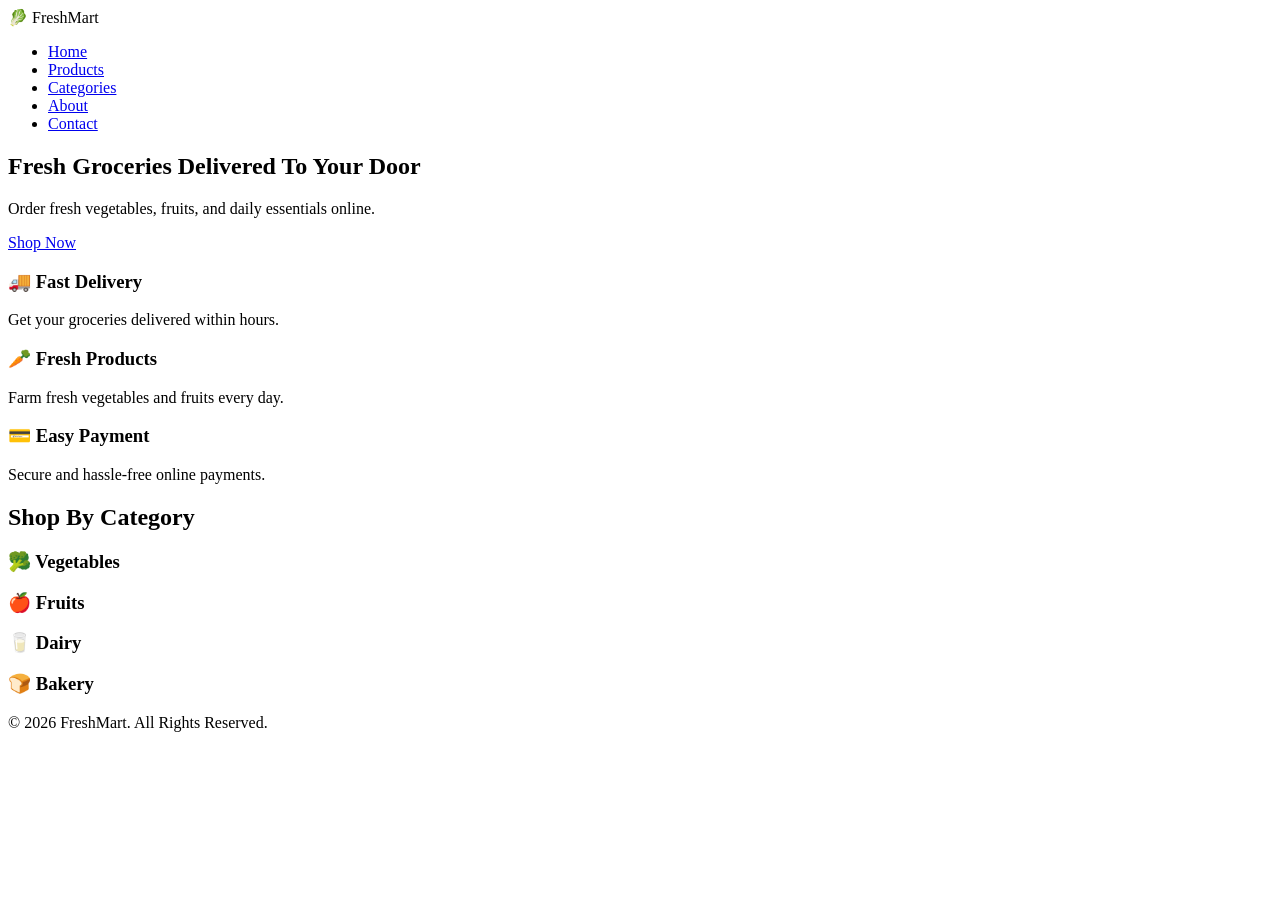
==== index.html @ a719fa41 "Create index.html" ====
<!DOCTYPE html>
<html lang="en">
<head>
    <meta charset="UTF-8">
    <meta name="viewport" content="width=device-width, initial-scale=1.0">
    <title>FreshMart - Grocery Delivery</title>
    <link rel="stylesheet" href="style.css">
</head>
<body>

    <!-- Header -->
    <header>
        <nav>
            <div class="logo">🥬 FreshMart</div>
            <ul>
                <li><a href="#">Home</a></li>
                <li><a href="#">Products</a></li>
                <li><a href="#">Categories</a></li>
                <li><a href="#">About</a></li>
                <li><a href="#">Contact</a></li>
            </ul>
        </nav>
    </header>

    <!-- Hero Section -->
    <section class="hero">
        <div class="hero-content">
            <h1>Fresh Groceries Delivered To Your Door</h1>
            <p>Order fresh vegetables, fruits, and daily essentials online.</p>
            <a href="#" class="btn">Shop Now</a>
        </div>
    </section>

    <!-- Features -->
    <section class="features">
        <div class="feature-box">
            <h3>🚚 Fast Delivery</h3>
            <p>Get your groceries delivered within hours.</p>
        </div>

        <div class="feature-box">
            <h3>🥕 Fresh Products</h3>
            <p>Farm fresh vegetables and fruits every day.</p>
        </div>

        <div class="feature-box">
            <h3>💳 Easy Payment</h3>
            <p>Secure and hassle-free online payments.</p>
        </div>
    </section>

    <!-- Categories -->
    <section class="categories">
        <h2>Shop By Category</h2>

        <div class="category-container">
            <div class="category-card">
                <h3>🥦 Vegetables</h3>
            </div>

            <div class="category-card">
                <h3>🍎 Fruits</h3>
            </div>

            <div class="category-card">
                <h3>🥛 Dairy</h3>
            </div>

            <div class="category-card">
                <h3>🍞 Bakery</h3>
            </div>
        </div>
    </section>

    <!-- Footer -->
    <footer>
        <p>© 2026 FreshMart. All Rights Reserved.</p>
    </footer>

</body>
</html>
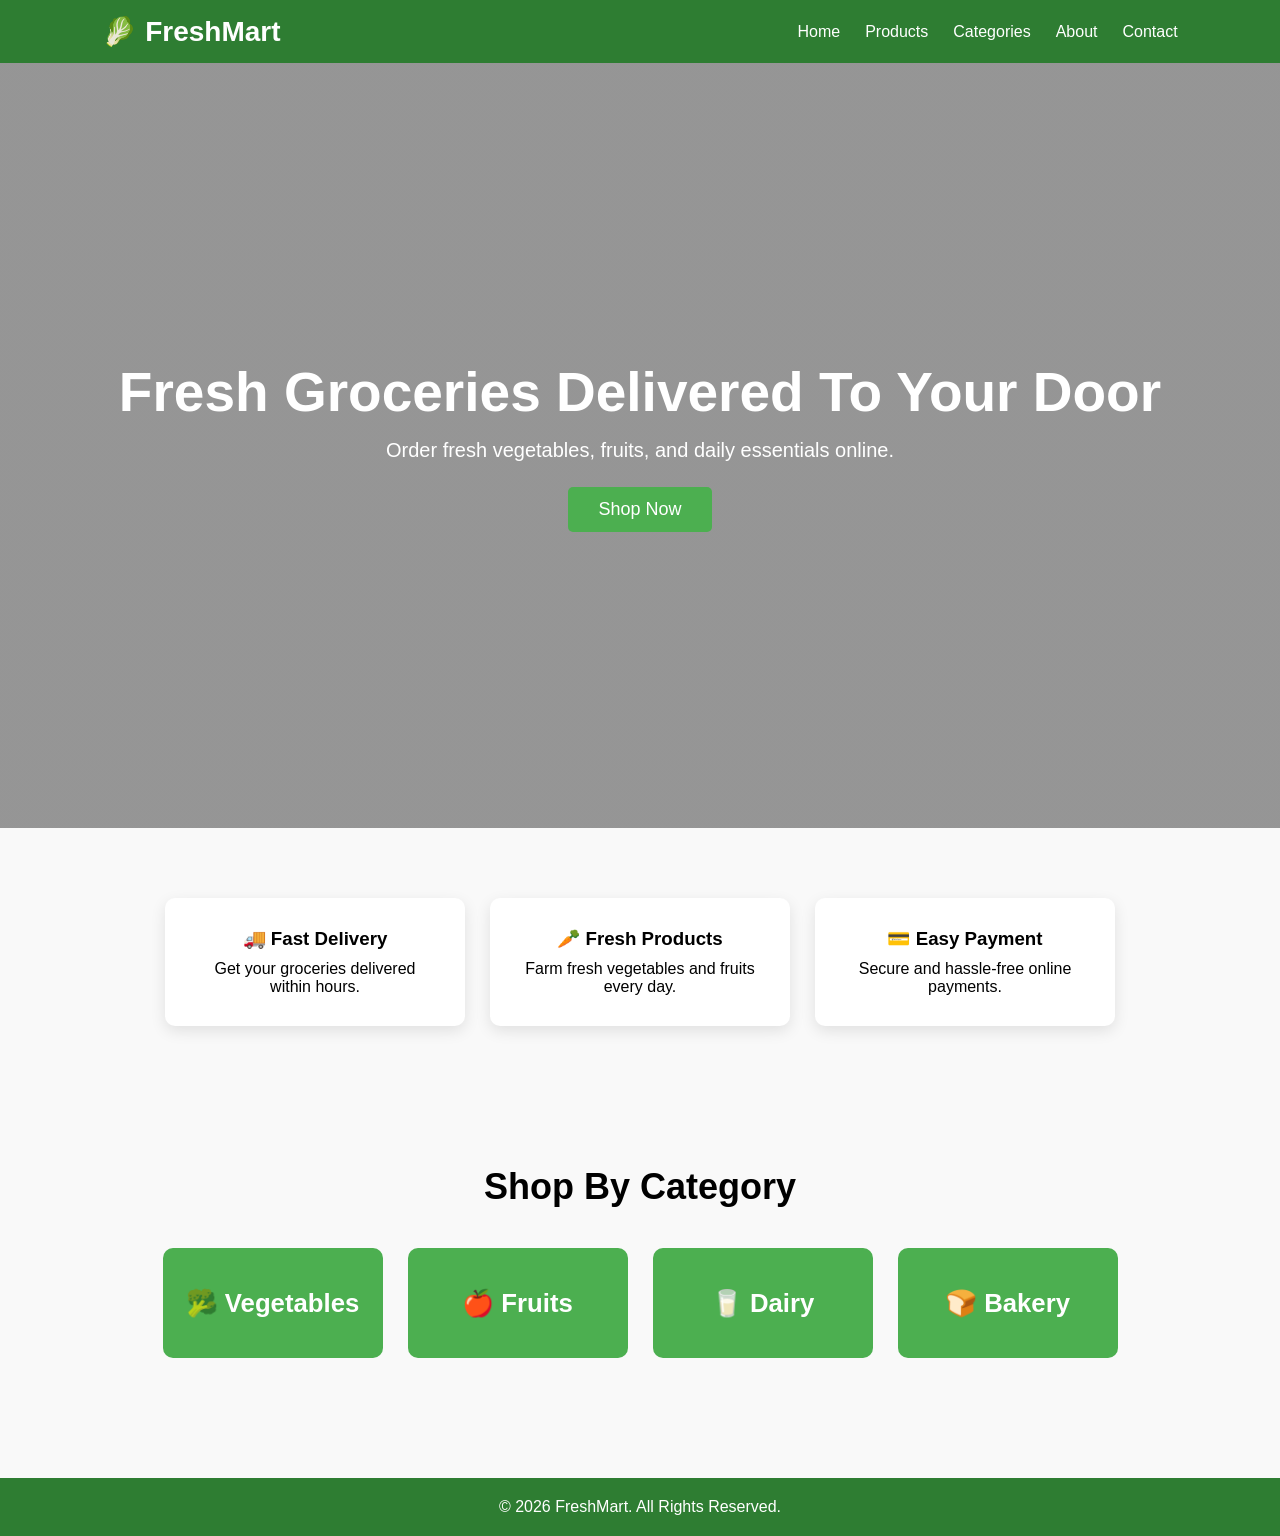
==== commit b0dbe7ca: "Update index.html" ====
--- a/index.html
+++ b/index.html
@@ -14,7 +14,7 @@
             <div class="logo">🥬 FreshMart</div>
             <ul>
                 <li><a href="#">Home</a></li>
-                <li><a href="#">Products</a></li>
+                <li><a href="./products.html">Products</a></li>
                 <li><a href="#">Categories</a></li>
                 <li><a href="#">About</a></li>
                 <li><a href="#">Contact</a></li>
--- a/style.css
+++ b/style.css
@@ -0,0 +1,175 @@
+*{
+    margin:0;
+    padding:0;
+    box-sizing:border-box;
+    font-family:Arial, sans-serif;
+}
+
+body{
+    background:#f9f9f9;
+}
+
+/* Header */
+
+header{
+    background:#2e7d32;
+    padding:15px 8%;
+}
+
+nav{
+    display:flex;
+    justify-content:space-between;
+    align-items:center;
+}
+
+.logo{
+    color:white;
+    font-size:28px;
+    font-weight:bold;
+}
+
+nav ul{
+    display:flex;
+    list-style:none;
+}
+
+nav ul li{
+    margin-left:25px;
+}
+
+nav ul li a{
+    text-decoration:none;
+    color:white;
+    font-weight:500;
+}
+
+/* Hero Section */
+
+.hero{
+    height:85vh;
+    background:linear-gradient(rgba(0,0,0,.4),
+    rgba(0,0,0,.4)),
+    url('https://images.unsplash.com/photo-1542838132-92c53300491e');
+    background-size:cover;
+    background-position:center;
+    display:flex;
+    justify-content:center;
+    align-items:center;
+    text-align:center;
+}
+
+.hero-content{
+    color:white;
+}
+
+.hero-content h1{
+    font-size:55px;
+    margin-bottom:15px;
+}
+
+.hero-content p{
+    font-size:20px;
+    margin-bottom:25px;
+}
+
+.btn{
+    display:inline-block;
+    background:#4caf50;
+    color:white;
+    text-decoration:none;
+    padding:12px 30px;
+    border-radius:5px;
+    font-size:18px;
+}
+
+.btn:hover{
+    background:#388e3c;
+}
+
+/* Features */
+
+.features{
+    display:flex;
+    justify-content:center;
+    gap:25px;
+    padding:70px 8%;
+    flex-wrap:wrap;
+}
+
+.feature-box{
+    background:white;
+    padding:30px;
+    width:300px;
+    text-align:center;
+    border-radius:10px;
+    box-shadow:0 5px 15px rgba(0,0,0,0.1);
+}
+
+.feature-box h3{
+    margin-bottom:10px;
+}
+
+/* Categories */
+
+.categories{
+    padding:70px 8%;
+    text-align:center;
+}
+
+.categories h2{
+    margin-bottom:40px;
+    font-size:36px;
+}
+
+.category-container{
+    display:flex;
+    justify-content:center;
+    gap:25px;
+    flex-wrap:wrap;
+}
+
+.category-card{
+    background:#4caf50;
+    color:white;
+    width:220px;
+    padding:40px 20px;
+    border-radius:10px;
+    font-size:22px;
+    cursor:pointer;
+    transition:0.3s;
+}
+
+.category-card:hover{
+    transform:translateY(-8px);
+}
+
+/* Footer */
+
+footer{
+    background:#2e7d32;
+    color:white;
+    text-align:center;
+    padding:20px;
+    margin-top:50px;
+}
+
+/* Responsive */
+
+@media(max-width:768px){
+
+    nav{
+        flex-direction:column;
+    }
+
+    nav ul{
+        margin-top:15px;
+    }
+
+    .hero-content h1{
+        font-size:38px;
+    }
+
+    .hero-content p{
+        font-size:18px;
+    }
+}
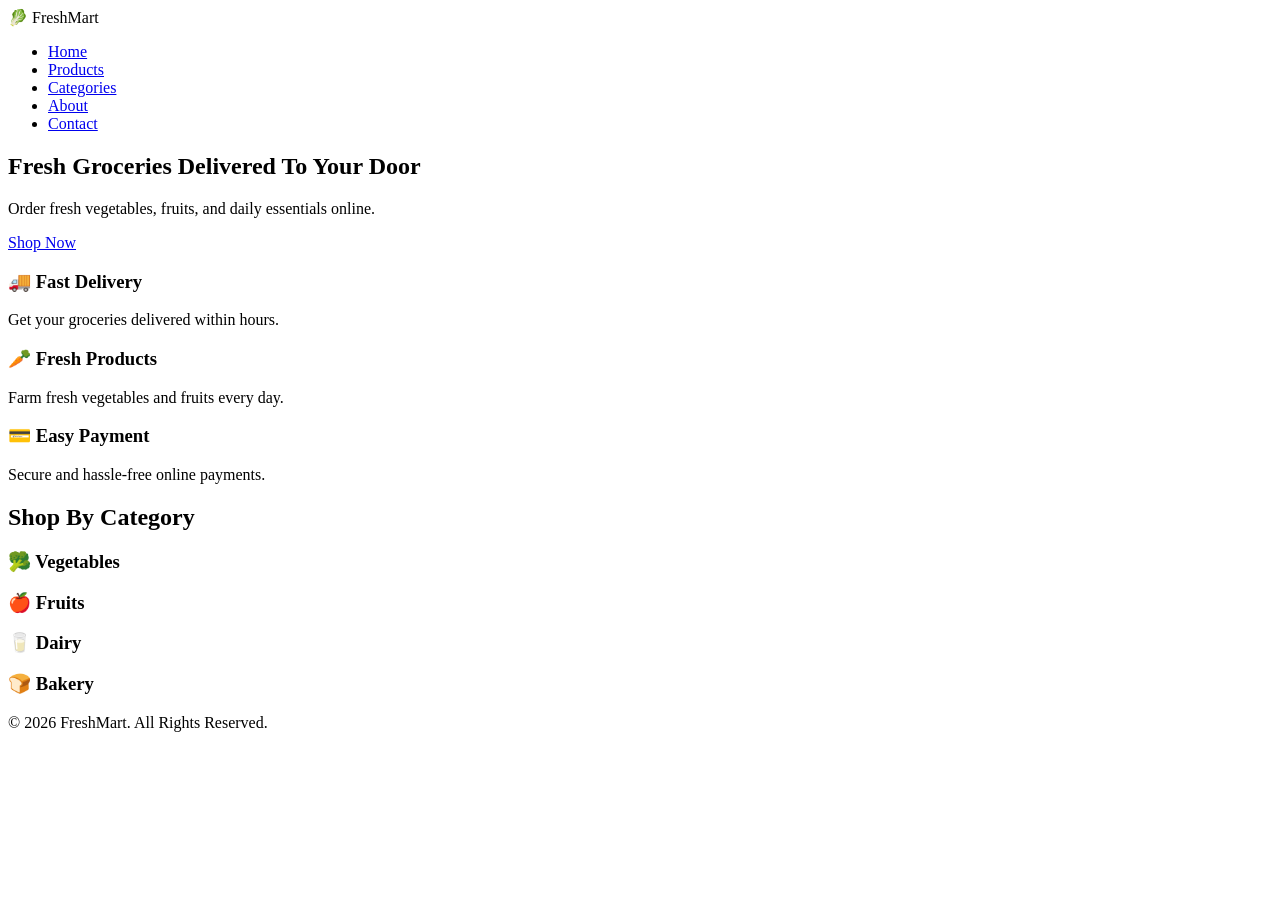
==== commit 51d0429c: "Update index.html" ====
--- a/index.html
+++ b/index.html
@@ -1,10 +1,85 @@
 <!DOCTYPE html>
 <html lang="en">
 <head>
+    <style>/* PRODUCTS PAGE */
+
+.products-banner{
+    background:#4CAF50;
+    color:white;
+    text-align:center;
+    padding:70px 20px;
+}
+
+.products-banner h1{
+    font-size:45px;
+    margin-bottom:10px;
+}
+
+.products-banner p{
+    font-size:20px;
+}
+
+.products{
+    width:90%;
+    margin:60px auto;
+
+    display:grid;
+    grid-template-columns:repeat(auto-fit,minmax(250px,1fr));
+    gap:30px;
+}
+
+.product-card{
+    background:white;
+    border-radius:12px;
+    overflow:hidden;
+    text-align:center;
+    box-shadow:0 5px 15px rgba(0,0,0,.1);
+    transition:.3s;
+}
+
+.product-card:hover{
+    transform:translateY(-10px);
+}
+
+.product-card img{
+    width:100%;
+    height:220px;
+    object-fit:cover;
+}
+
+.product-card h3{
+    margin:15px 0;
+}
+
+.product-card p{
+    color:#4CAF50;
+    font-size:20px;
+    font-weight:bold;
+    margin-bottom:15px;
+}
+
+.product-card button{
+    background:#4CAF50;
+    color:white;
+    border:none;
+    padding:12px 30px;
+    margin-bottom:20px;
+    border-radius:5px;
+    cursor:pointer;
+    transition:.3s;
+}
+
+.product-card button:hover{
+    background:#2e7d32;
+}
+
+.active{
+    color:#FFD54F;
+    font-weight:bold;
+}</style>
     <meta charset="UTF-8">
     <meta name="viewport" content="width=device-width, initial-scale=1.0">
     <title>FreshMart - Grocery Delivery</title>
-    <link rel="stylesheet" href="style.css">
 </head>
 <body>
 
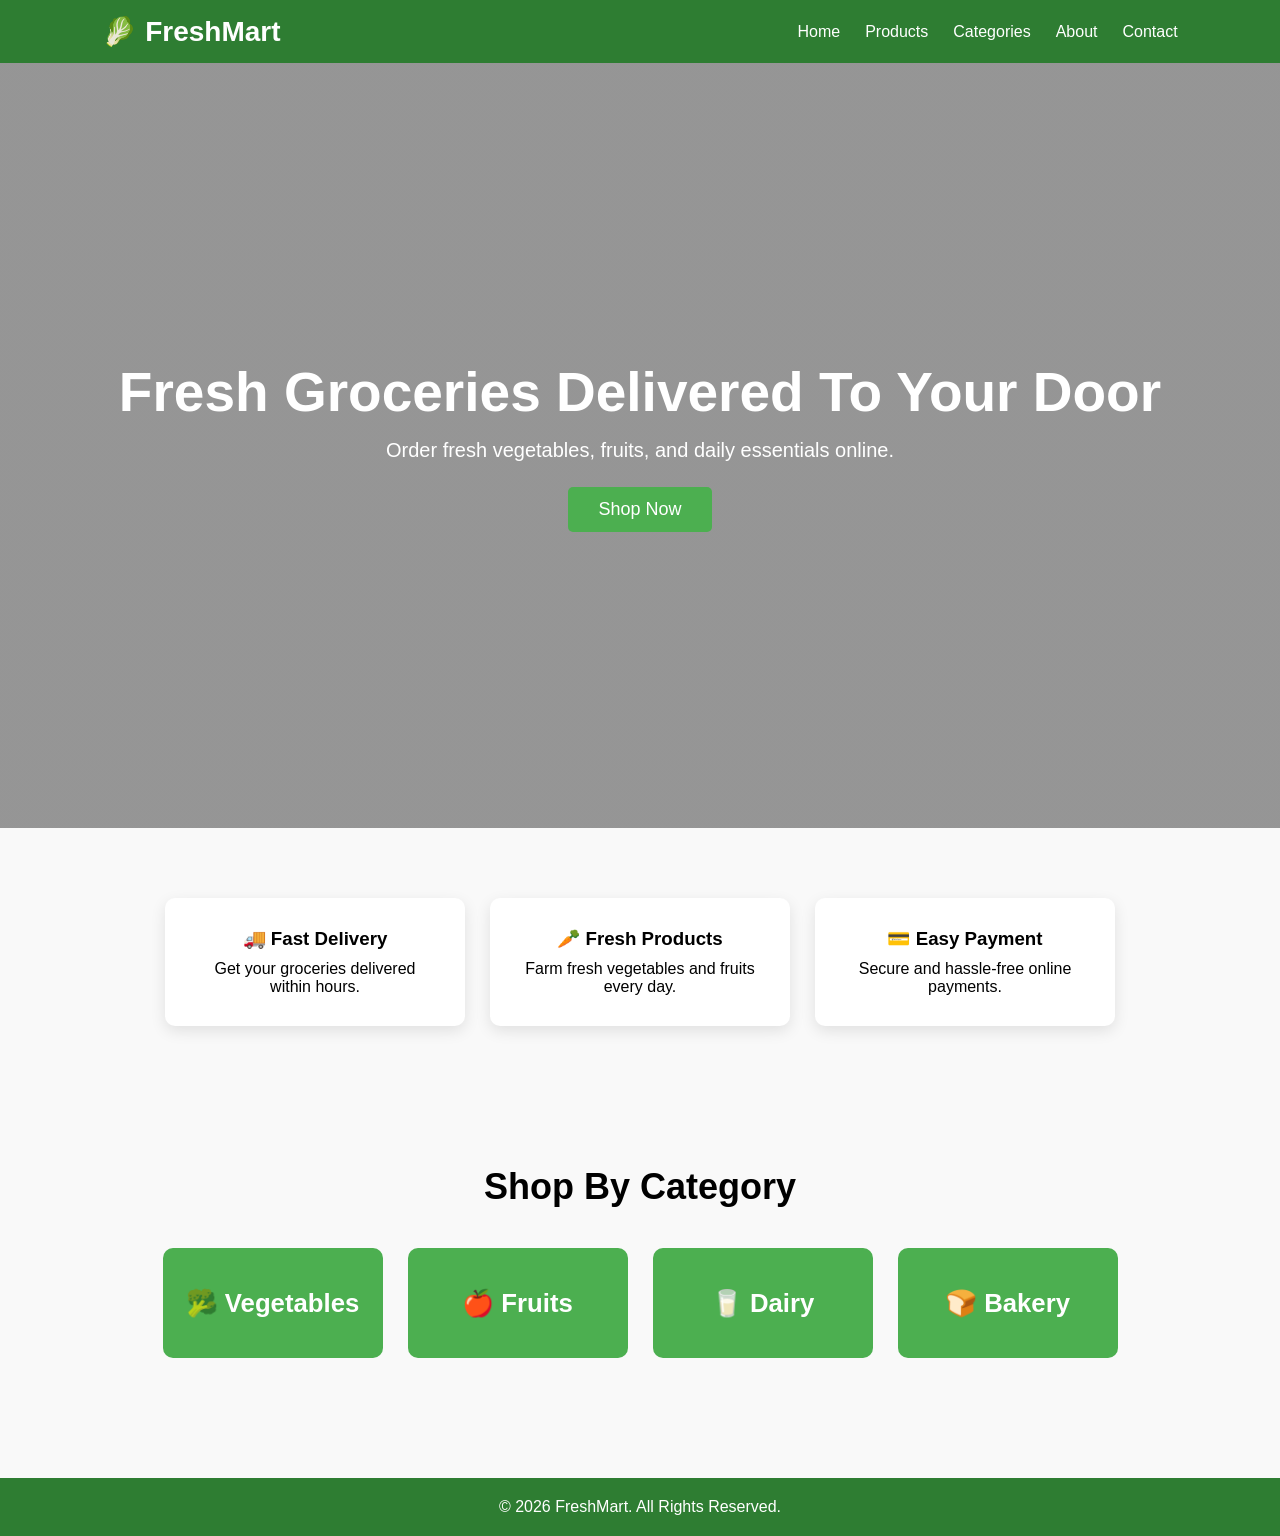
==== commit 77dc0cfb: "Update index.html" ====
--- a/index.html
+++ b/index.html
@@ -1,85 +1,10 @@
 <!DOCTYPE html>
 <html lang="en">
 <head>
-    <style>/* PRODUCTS PAGE */
-
-.products-banner{
-    background:#4CAF50;
-    color:white;
-    text-align:center;
-    padding:70px 20px;
-}
-
-.products-banner h1{
-    font-size:45px;
-    margin-bottom:10px;
-}
-
-.products-banner p{
-    font-size:20px;
-}
-
-.products{
-    width:90%;
-    margin:60px auto;
-
-    display:grid;
-    grid-template-columns:repeat(auto-fit,minmax(250px,1fr));
-    gap:30px;
-}
-
-.product-card{
-    background:white;
-    border-radius:12px;
-    overflow:hidden;
-    text-align:center;
-    box-shadow:0 5px 15px rgba(0,0,0,.1);
-    transition:.3s;
-}
-
-.product-card:hover{
-    transform:translateY(-10px);
-}
-
-.product-card img{
-    width:100%;
-    height:220px;
-    object-fit:cover;
-}
-
-.product-card h3{
-    margin:15px 0;
-}
-
-.product-card p{
-    color:#4CAF50;
-    font-size:20px;
-    font-weight:bold;
-    margin-bottom:15px;
-}
-
-.product-card button{
-    background:#4CAF50;
-    color:white;
-    border:none;
-    padding:12px 30px;
-    margin-bottom:20px;
-    border-radius:5px;
-    cursor:pointer;
-    transition:.3s;
-}
-
-.product-card button:hover{
-    background:#2e7d32;
-}
-
-.active{
-    color:#FFD54F;
-    font-weight:bold;
-}</style>
     <meta charset="UTF-8">
     <meta name="viewport" content="width=device-width, initial-scale=1.0">
     <title>FreshMart - Grocery Delivery</title>
+    <link rel="stylesheet" href="style.css">
 </head>
 <body>
 
--- a/style.css
+++ b/style.css
@@ -0,0 +1,175 @@
+*{
+    margin:0;
+    padding:0;
+    box-sizing:border-box;
+    font-family:Arial, sans-serif;
+}
+
+body{
+    background:#f9f9f9;
+}
+
+/* Header */
+
+header{
+    background:#2e7d32;
+    padding:15px 8%;
+}
+
+nav{
+    display:flex;
+    justify-content:space-between;
+    align-items:center;
+}
+
+.logo{
+    color:white;
+    font-size:28px;
+    font-weight:bold;
+}
+
+nav ul{
+    display:flex;
+    list-style:none;
+}
+
+nav ul li{
+    margin-left:25px;
+}
+
+nav ul li a{
+    text-decoration:none;
+    color:white;
+    font-weight:500;
+}
+
+/* Hero Section */
+
+.hero{
+    height:85vh;
+    background:linear-gradient(rgba(0,0,0,.4),
+    rgba(0,0,0,.4)),
+    url('https://images.unsplash.com/photo-1542838132-92c53300491e');
+    background-size:cover;
+    background-position:center;
+    display:flex;
+    justify-content:center;
+    align-items:center;
+    text-align:center;
+}
+
+.hero-content{
+    color:white;
+}
+
+.hero-content h1{
+    font-size:55px;
+    margin-bottom:15px;
+}
+
+.hero-content p{
+    font-size:20px;
+    margin-bottom:25px;
+}
+
+.btn{
+    display:inline-block;
+    background:#4caf50;
+    color:white;
+    text-decoration:none;
+    padding:12px 30px;
+    border-radius:5px;
+    font-size:18px;
+}
+
+.btn:hover{
+    background:#388e3c;
+}
+
+/* Features */
+
+.features{
+    display:flex;
+    justify-content:center;
+    gap:25px;
+    padding:70px 8%;
+    flex-wrap:wrap;
+}
+
+.feature-box{
+    background:white;
+    padding:30px;
+    width:300px;
+    text-align:center;
+    border-radius:10px;
+    box-shadow:0 5px 15px rgba(0,0,0,0.1);
+}
+
+.feature-box h3{
+    margin-bottom:10px;
+}
+
+/* Categories */
+
+.categories{
+    padding:70px 8%;
+    text-align:center;
+}
+
+.categories h2{
+    margin-bottom:40px;
+    font-size:36px;
+}
+
+.category-container{
+    display:flex;
+    justify-content:center;
+    gap:25px;
+    flex-wrap:wrap;
+}
+
+.category-card{
+    background:#4caf50;
+    color:white;
+    width:220px;
+    padding:40px 20px;
+    border-radius:10px;
+    font-size:22px;
+    cursor:pointer;
+    transition:0.3s;
+}
+
+.category-card:hover{
+    transform:translateY(-8px);
+}
+
+/* Footer */
+
+footer{
+    background:#2e7d32;
+    color:white;
+    text-align:center;
+    padding:20px;
+    margin-top:50px;
+}
+
+/* Responsive */
+
+@media(max-width:768px){
+
+    nav{
+        flex-direction:column;
+    }
+
+    nav ul{
+        margin-top:15px;
+    }
+
+    .hero-content h1{
+        font-size:38px;
+    }
+
+    .hero-content p{
+        font-size:18px;
+    }
+}
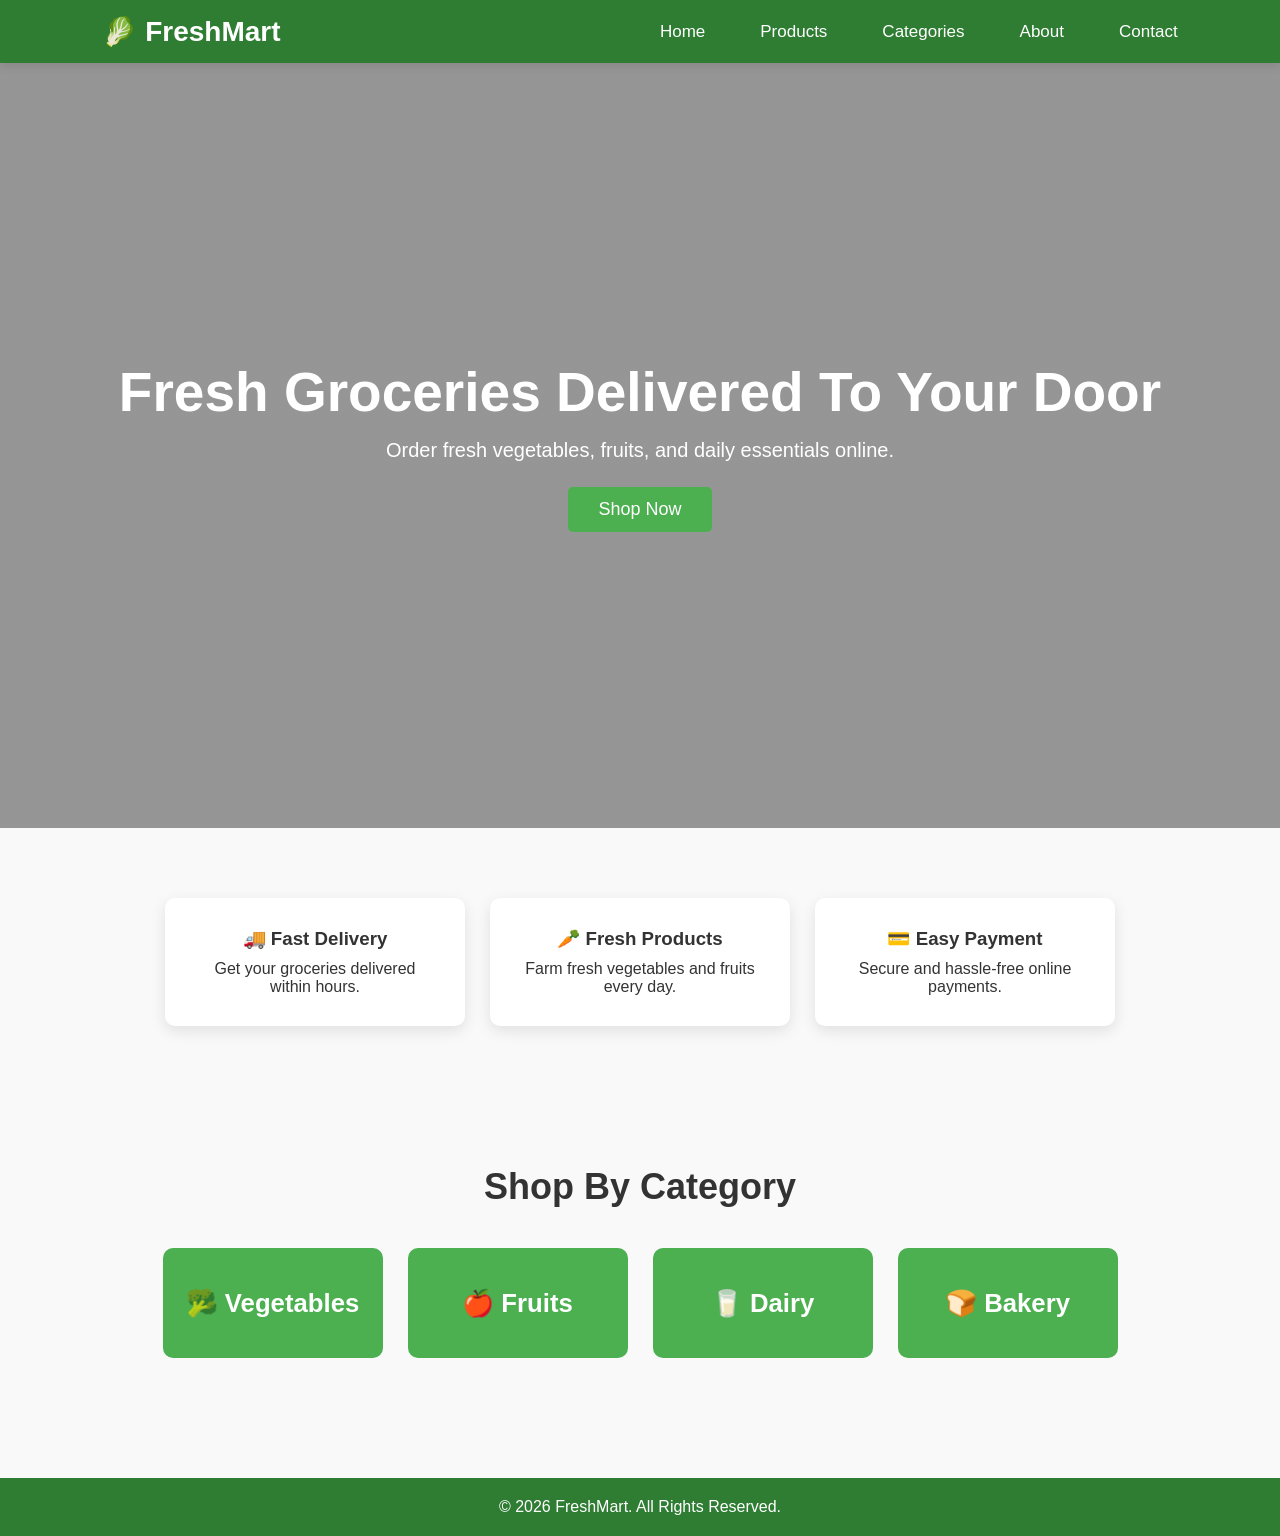
==== commit 0ebd6c5d: "Update index.html" ====
--- a/index.html
+++ b/index.html
@@ -15,7 +15,7 @@
             <ul>
                 <li><a href="#">Home</a></li>
                 <li><a href="./products.html">Products</a></li>
-                <li><a href="#">Categories</a></li>
+                <li><a href="./categories.html">Categories</a></li>
                 <li><a href="#">About</a></li>
                 <li><a href="#">Contact</a></li>
             </ul>
--- a/style.css
+++ b/style.css
@@ -1,4 +1,202 @@
+/* ==========================
+   Google Font
+========================== */
+@import url('https://fonts.googleapis.com/css2?family=Poppins:wght@300;400;500;600;700&display=swap');
+
+/* ==========================
+   Reset
+========================== */
 *{
+    margin:0;
+    padding:0;
+    box-sizing:border-box;
+    font-family:'Poppins',sans-serif;
+}
+
+body{
+    background:#f5f8f3;
+    color:#333;
+}
+
+/* ==========================
+   Header
+========================== */
+
+header{
+    background:#2e7d32;
+    padding:18px 8%;
+    position:sticky;
+    top:0;
+    z-index:100;
+    box-shadow:0 3px 10px rgba(0,0,0,.1);
+}
+
+nav{
+    display:flex;
+    justify-content:space-between;
+    align-items:center;
+}
+
+.logo{
+    color:#fff;
+    font-size:28px;
+    font-weight:700;
+}
+
+nav ul{
+    display:flex;
+    list-style:none;
+    gap:30px;
+}
+
+nav ul li a{
+    text-decoration:none;
+    color:white;
+    font-size:17px;
+    transition:.3s;
+}
+
+nav ul li a:hover,
+nav ul li a.active{
+    color:#ffd54f;
+}
+
+/* ==========================
+   Banner
+========================== */
+
+.products-banner{
+    height:320px;
+    background:linear-gradient(rgba(0,0,0,.45),rgba(0,0,0,.45)),
+    url("images/banner.jpg") center/cover no-repeat;
+
+    display:flex;
+    flex-direction:column;
+    justify-content:center;
+    align-items:center;
+    text-align:center;
+    color:white;
+}
+
+.products-banner h1{
+    font-size:52px;
+    margin-bottom:15px;
+}
+
+.products-banner p{
+    font-size:22px;
+}
+
+/* ==========================
+   Product Section
+========================== */
+
+.products{
+    padding:70px 8%;
+
+    display:grid;
+    grid-template-columns:repeat(auto-fit,minmax(250px,1fr));
+    gap:35px;
+}
+
+/* ==========================
+   Product Card
+========================== */
+
+.product-card{
+    background:#fff;
+    border-radius:15px;
+    overflow:hidden;
+    box-shadow:0 5px 15px rgba(0,0,0,.1);
+    transition:.4s;
+    text-align:center;
+    padding-bottom:20px;
+}
+
+.product-card:hover{
+    transform:translateY(-10px);
+    box-shadow:0 12px 25px rgba(0,0,0,.18);
+}
+
+.product-card img{
+    width:100%;
+    height:220px;
+    object-fit:cover;
+}
+
+.product-card h3{
+    margin-top:18px;
+    font-size:24px;
+}
+
+.product-card p{
+    margin:10px 0 18px;
+    color:#2e7d32;
+    font-size:20px;
+    font-weight:600;
+}
+
+.product-card button{
+    background:#2e7d32;
+    color:white;
+    border:none;
+    padding:12px 25px;
+    border-radius:8px;
+    font-size:16px;
+    cursor:pointer;
+    transition:.3s;
+}
+
+.product-card button:hover{
+    background:#1b5e20;
+}
+
+/* ==========================
+   Footer
+========================== */
+
+footer{
+    background:#2e7d32;
+    color:white;
+    text-align:center;
+    padding:22px;
+    margin-top:50px;
+}
+
+/* ==========================
+   Responsive
+========================== */
+
+@media(max-width:768px){
+
+nav{
+    flex-direction:column;
+    gap:20px;
+}
+
+nav ul{
+    flex-wrap:wrap;
+    justify-content:center;
+    gap:18px;
+}
+
+.products-banner h1{
+    font-size:36px;
+}
+
+.products-banner p{
+    font-size:18px;
+}
+
+.products{
+    padding:40px 20px;
+}
+
+.product-card img{
+    height:180px;
+}
+
+}*{
     margin:0;
     padding:0;
     box-sizing:border-box;
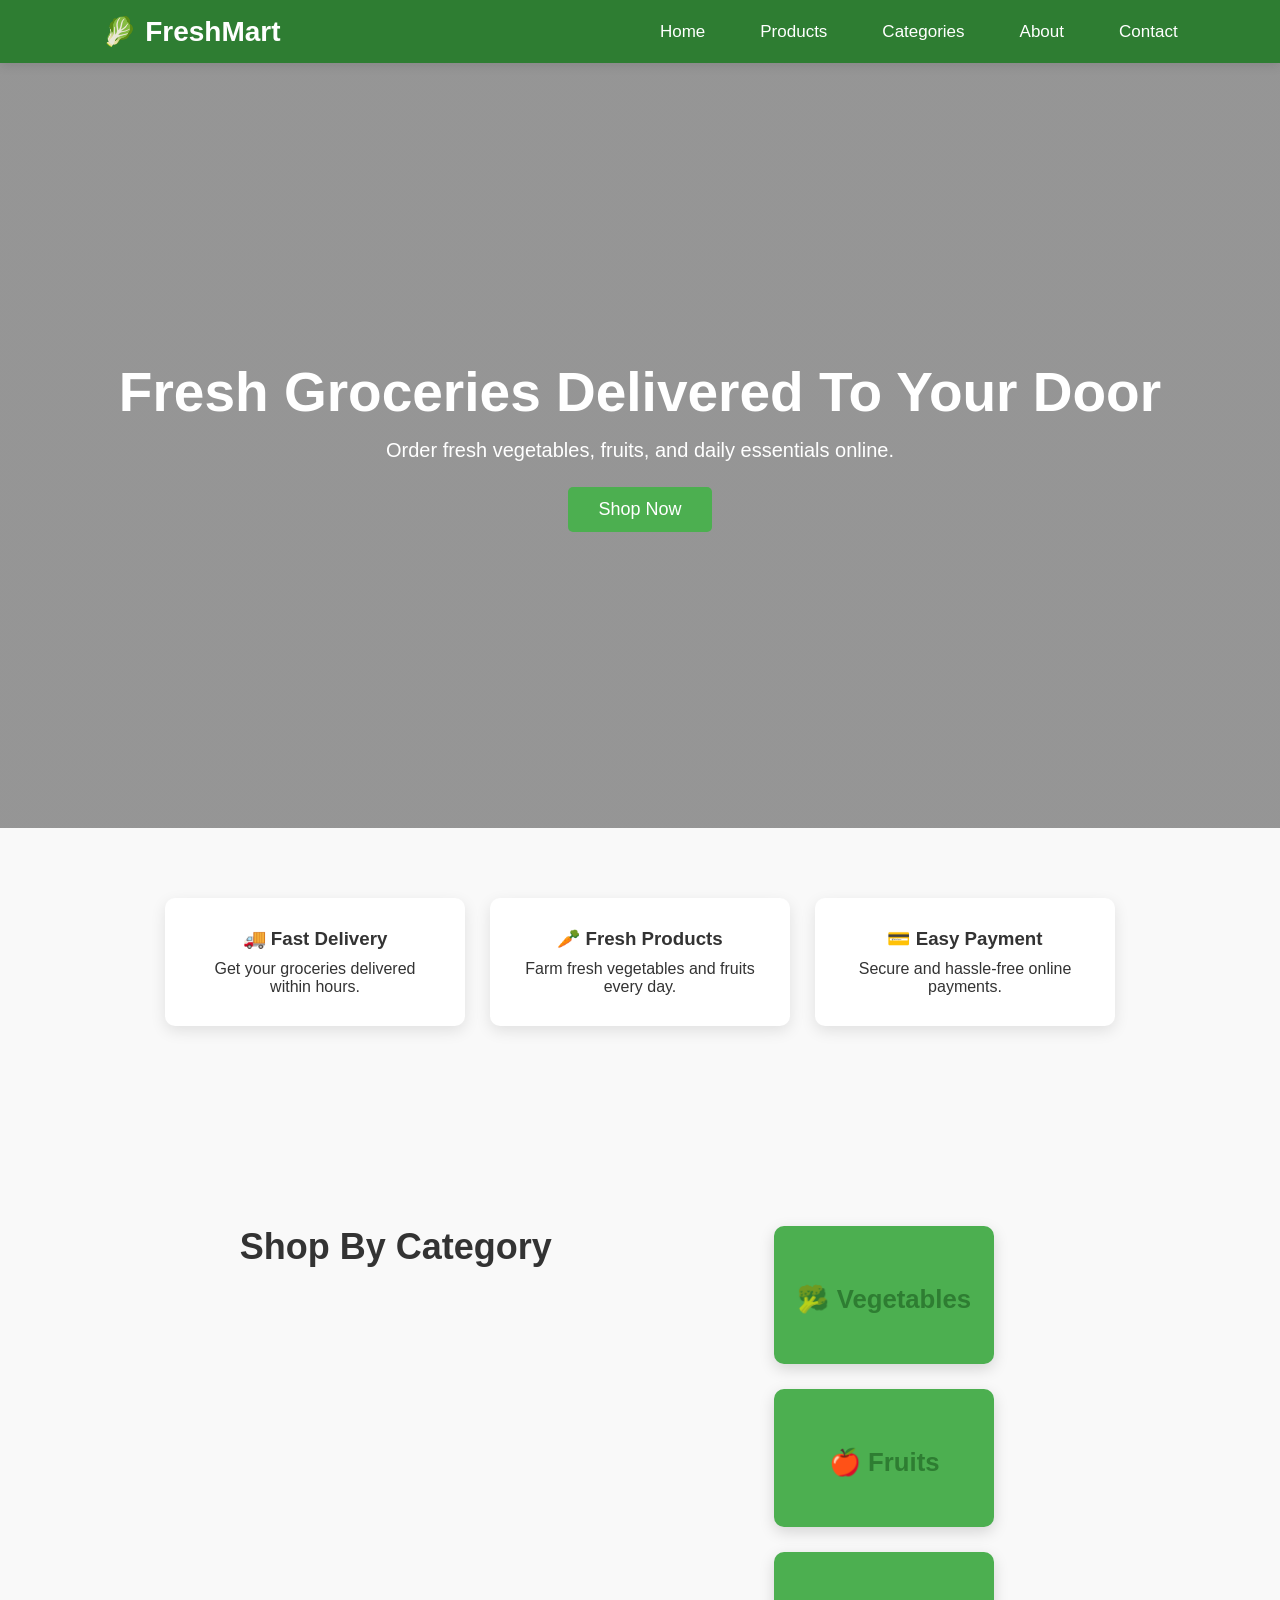
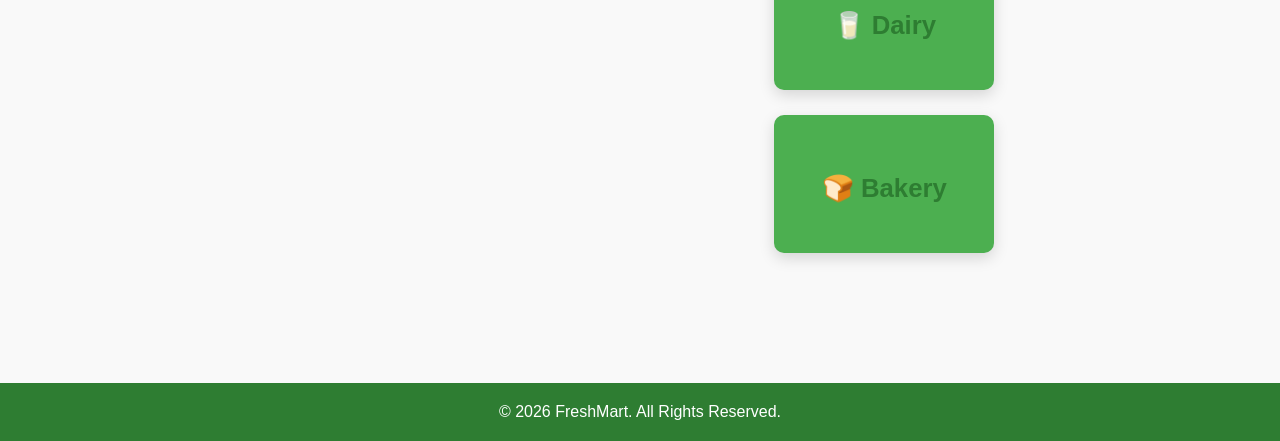
==== commit b6fdea34: "Update index.html" ====
--- a/index.html
+++ b/index.html
@@ -16,8 +16,8 @@
                 <li><a href="#">Home</a></li>
                 <li><a href="./products.html">Products</a></li>
                 <li><a href="./categories.html">Categories</a></li>
-                <li><a href="#">About</a></li>
-                <li><a href="#">Contact</a></li>
+                <li><a href="./about.html">About</a></li>
+                <li><a href="./contact.html">Contact</a></li>
             </ul>
         </nav>
     </header>
--- a/style.css
+++ b/style.css
@@ -1,4 +1,178 @@
-/* ==========================
+@import url('https://fonts.googleapis.com/css2?family=Poppins:wght@300;400;500;600;700&display=swap');
+
+*{
+    margin:0;
+    padding:0;
+    box-sizing:border-box;
+    font-family:'Poppins',sans-serif;
+}
+
+body{
+    background:#f4f8f2;
+}
+
+/* Header */
+
+header{
+    background:#2e7d32;
+    padding:18px 8%;
+    position:sticky;
+    top:0;
+    z-index:100;
+}
+
+nav{
+    display:flex;
+    justify-content:space-between;
+    align-items:center;
+}
+
+.logo{
+    color:#fff;
+    font-size:28px;
+    font-weight:bold;
+}
+
+nav ul{
+    display:flex;
+    list-style:none;
+}
+
+nav ul li{
+    margin-left:30px;
+}
+
+nav ul li a{
+    color:white;
+    text-decoration:none;
+    font-size:17px;
+    transition:.3s;
+}
+
+nav ul li a:hover,
+nav ul li a.active{
+    color:#ffd54f;
+}
+
+/* Banner */
+
+.banner{
+    background:linear-gradient(rgba(0,0,0,.45),rgba(0,0,0,.45)),
+    url(images/categories-banner.jpg);
+    background-size:cover;
+    background-position:center;
+    height:320px;
+
+    display:flex;
+    justify-content:center;
+    align-items:center;
+    flex-direction:column;
+
+    color:white;
+    text-align:center;
+}
+
+.banner h1{
+    font-size:50px;
+}
+
+.banner p{
+    font-size:20px;
+    margin-top:10px;
+}
+
+/* Categories */
+
+.categories{
+    width:90%;
+    margin:60px auto;
+
+    display:grid;
+    grid-template-columns:repeat(auto-fit,minmax(280px,1fr));
+    gap:30px;
+}
+
+.category-card{
+    background:white;
+    border-radius:15px;
+    overflow:hidden;
+    text-align:center;
+    box-shadow:0 5px 15px rgba(0,0,0,.15);
+    transition:.3s;
+}
+
+.category-card:hover{
+    transform:translateY(-10px);
+}
+
+.category-card img{
+    width:100%;
+    height:220px;
+    object-fit:cover;
+}
+
+.category-card h3{
+    margin:18px 0 10px;
+    color:#2e7d32;
+}
+
+.category-card p{
+    padding:0 20px;
+    color:#555;
+}
+
+.category-card button{
+    margin:20px 0;
+    background:#2e7d32;
+    color:white;
+    border:none;
+    padding:12px 28px;
+    border-radius:8px;
+    cursor:pointer;
+    transition:.3s;
+}
+
+.category-card button:hover{
+    background:#1b5e20;
+}
+
+/* Footer */
+
+footer{
+    background:#2e7d32;
+    color:white;
+    text-align:center;
+    padding:20px;
+    margin-top:40px;
+}
+
+/* Responsive */
+
+@media(max-width:768px){
+
+nav{
+    flex-direction:column;
+}
+
+nav ul{
+    margin-top:15px;
+    flex-wrap:wrap;
+    justify-content:center;
+}
+
+nav ul li{
+    margin:10px;
+}
+
+.banner h1{
+    font-size:36px;
+}
+
+.banner p{
+    font-size:18px;
+}
+
+}/* ==========================
    Google Font
 ========================== */
 @import url('https://fonts.googleapis.com/css2?family=Poppins:wght@300;400;500;600;700&display=swap');
